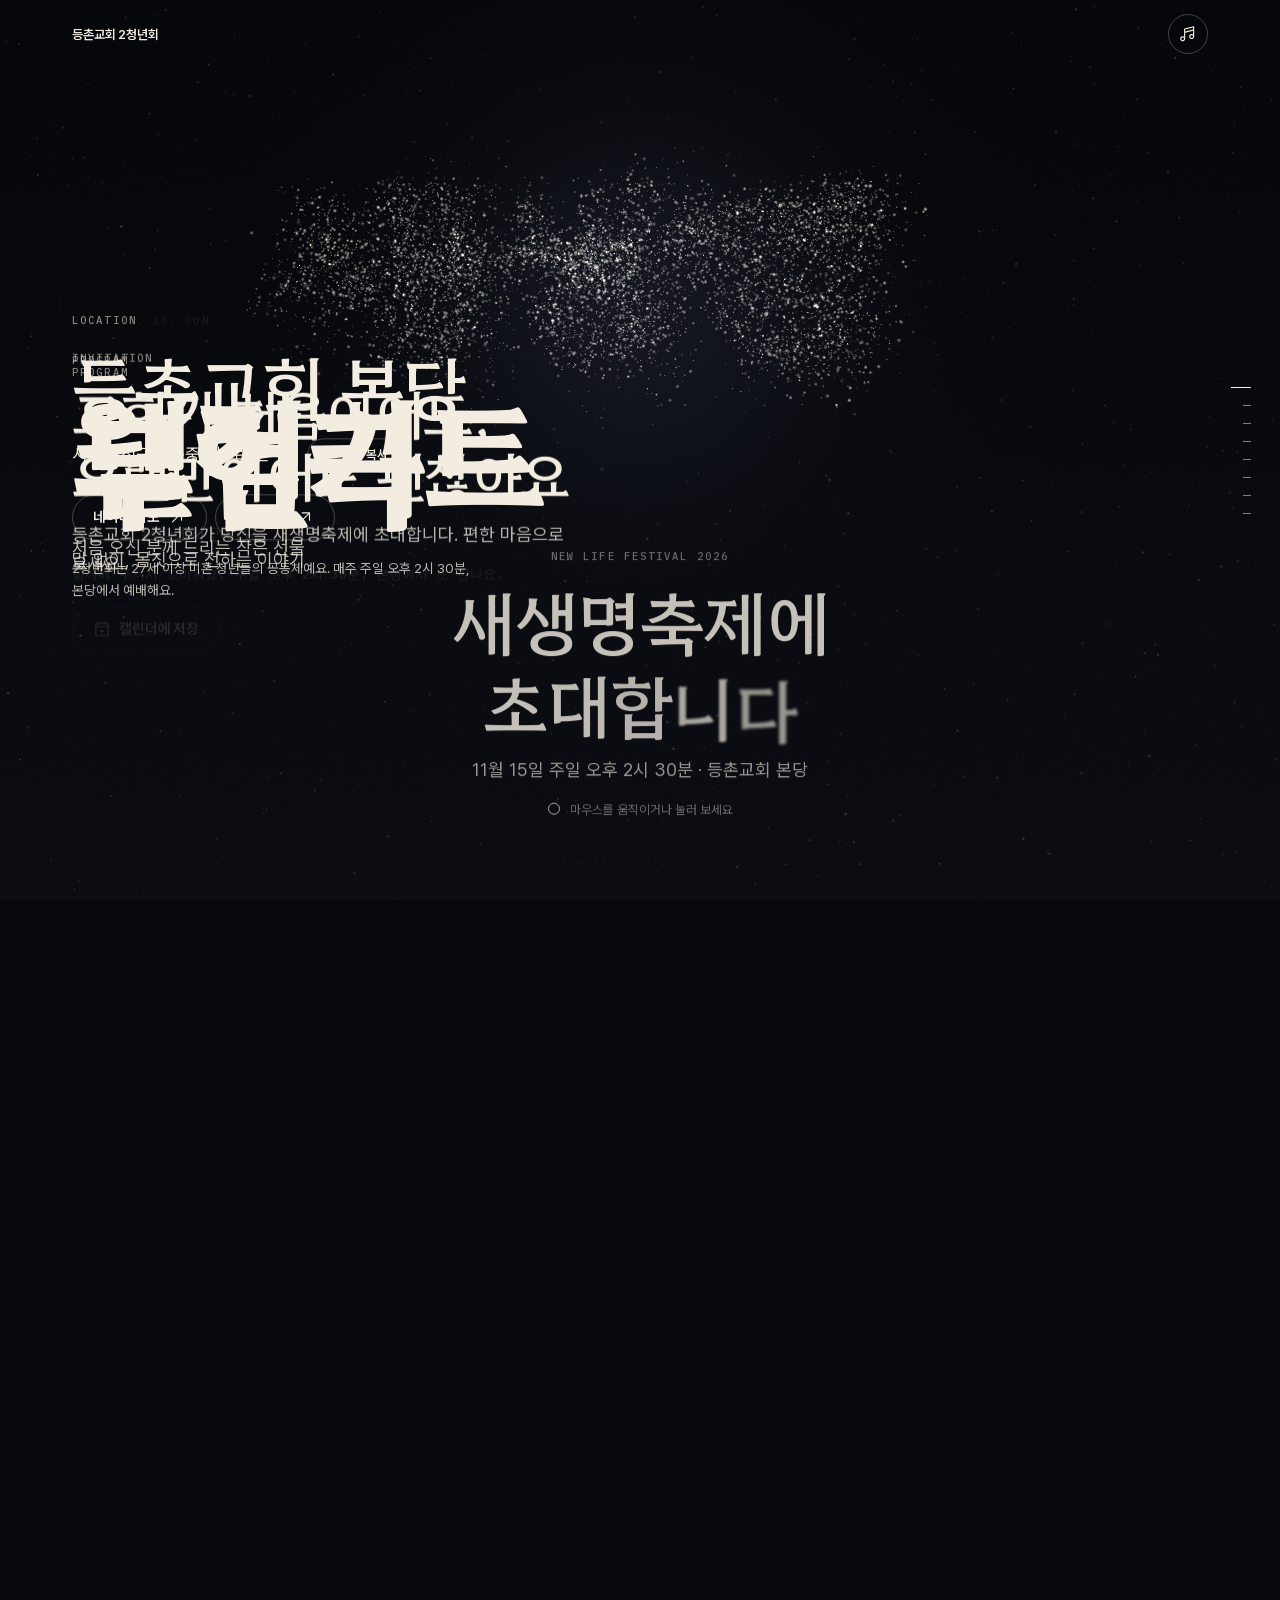
==== dawn/index.html @ 86414c91 "dawn: 새생명축제 초대장 서브 사이트 "새벽" 추가 (/dawn/) 한 화면에서 스크롤만으로 밤에서 아침으로 넘어가는 8개 장면. 빛 입자(WebGL, 2D 대체)가 새생명, " ====
<!doctype html>
<html lang="ko">
<head>
<meta charset="utf-8">
<meta name="viewport" content="width=device-width, initial-scale=1, viewport-fit=cover">
<title>새생명축제에 초대합니다 · 11월 15일 주일 오후 2시 30분 | 등촌교회 2청년회</title>
<meta name="description" content="2026년 11월 15일 주일 오후 2시 30분, 등촌교회 본당에서 열리는 새생명축제에 초대합니다. 교회가 처음이어도, 오랜만이어도 괜찮아요.">
<meta name="theme-color" content="#07080b" id="themeColor">
<meta property="og:type" content="website">
<meta property="og:site_name" content="등촌 GIVE LOVE">
<meta property="og:title" content="새생명축제에 초대합니다 · 11.15 주일 오후 2:30">
<meta property="og:description" content="등촌교회 본당. 교회가 처음이어도, 오랜만이어도 괜찮아요.">
<meta property="og:image" content="https://prayer0420.github.io/deungchon-give-love/dawn/assets/img/og.jpg">
<meta property="og:image:width" content="1200">
<meta property="og:image:height" content="630">
<meta property="og:url" content="https://prayer0420.github.io/deungchon-give-love/dawn/">
<meta name="twitter:card" content="summary_large_image">
<link rel="icon" type="image/png" href="assets/img/favicon.png">
<link rel="apple-touch-icon" href="assets/img/touch-icon.png">
<link rel="preload" as="font" type="font/woff2" href="assets/fonts/hahmlet-700.woff2" crossorigin>
<link rel="preload" as="font" type="font/woff2" href="assets/fonts/hahmlet-500.woff2" crossorigin>
<link rel="preload" as="font" type="font/woff2" href="assets/fonts/pretendard-400.woff2" crossorigin>
<link rel="dns-prefetch" href="https://t1.kakaocdn.net">
<link rel="stylesheet" href="assets/css/dawn.css?v=1">
<script>
(function () {
  var d = document.documentElement;
  d.classList.add('js');
  if (window.matchMedia('(prefers-reduced-motion: reduce)').matches) d.classList.add('calm');
  if (window.matchMedia('(hover: none)').matches) d.classList.add('touch');
})();
</script>
<script defer src="assets/js/dawn.js?v=1"></script>
</head>
<body>
<canvas class="gl" id="gl" aria-hidden="true"></canvas>
<div class="stage" id="stage">
  <header class="bar" id="bar">
    <p class="brand">등촌교회 2청년회</p>
    <button class="ib" id="bgmBtn" type="button" aria-pressed="false" aria-label="배경음악 켜기"><svg class="ic" viewBox="0 0 256 256" aria-hidden="true" focusable="false"><path fill="currentColor" d="M212.92,17.69a8,8,0,0,0-6.86-1.45l-128,32A8,8,0,0,0,72,56V166.08A36,36,0,1,0,88,196V110.25l112-28v51.83A36,36,0,1,0,216,164V24A8,8,0,0,0,212.92,17.69ZM52,216a20,20,0,1,1,20-20A20,20,0,0,1,52,216ZM88,93.75V62.25l112-28v31.5ZM180,184a20,20,0,1,1,20-20A20,20,0,0,1,180,184Z"/></svg><span class="eq" aria-hidden="true"><i></i><i></i><i></i></span></button>
  </header>

  <main class="scenes">
    <section class="sc sc-cover" id="s-cover" data-shape="title" aria-label="새생명축제 초대장">
      <div class="copy">
        <p class="lb">NEW LIFE FESTIVAL 2026</p>
        <h1 class="tt">새생명축제에<br>초대합니다</h1>
        <p class="ds">11월 15일 주일 오후 2시 30분 · 등촌교회 본당</p>
        <p class="hint" id="hint"><i aria-hidden="true"></i><span class="h-touch">화면을 터치해 보세요</span><span class="h-mouse">마우스를 움직이거나 눌러 보세요</span></p>
      </div>
    </section>

    <section class="sc sc-when" id="s-when" data-shape="date" aria-label="날짜와 시간">
      <div class="copy">
        <p class="lb">2026. 11. 15. SUN</p>
        <h2 class="tt">주일 오후 2시&nbsp;30분</h2>
        <p class="ds">등촌교회 본당에서 만나요.</p>
        <p class="cd" id="cd">2026년 11월 15일 주일 오후 2시 30분</p>
        <div class="acts"><a class="btn" id="calBtn" href="assets/new-life.ics" download="new-life.ics" data-gcal="https://calendar.google.com/calendar/render?action=TEMPLATE&text=%EB%93%B1%EC%B4%8C%EA%B5%90%ED%9A%8C%20%EC%83%88%EC%83%9D%EB%AA%85%EC%B6%95%EC%A0%9C&dates=20261115T053000Z/20261115T073000Z&location=%EB%93%B1%EC%B4%8C%EA%B5%90%ED%9A%8C%20%EB%B3%B8%EB%8B%B9%20(%EC%84%9C%EC%9A%B8%20%EC%96%91%EC%B2%9C%EA%B5%AC%20%EB%AA%A9%EB%8F%99%EC%A4%91%EC%95%99%EB%B6%81%EB%A1%9C8%EA%B8%B8%2049)&details=%EB%93%B1%EC%B4%8C%EA%B5%90%ED%9A%8C%202%EC%B2%AD%EB%85%84%ED%9A%8C%EA%B0%80%20%EC%B4%88%EB%8C%80%ED%95%98%EB%8A%94%20%EC%83%88%EC%83%9D%EB%AA%85%EC%B6%95%EC%A0%9C%EC%98%88%EC%9A%94.%20%EC%98%A4%ED%9B%84%202%EC%8B%9C%2030%EB%B6%84%EC%97%90%20%EC%8B%9C%EC%9E%91%ED%95%B4%EC%9A%94.%20https%3A%2F%2Fprayer0420.github.io%2Fdeungchon-give-love%2Fdawn%2F"><svg class="ic" viewBox="0 0 256 256" aria-hidden="true" focusable="false"><path fill="currentColor" d="M208,32H184V24a8,8,0,0,0-16,0v8H88V24a8,8,0,0,0-16,0v8H48A16,16,0,0,0,32,48V208a16,16,0,0,0,16,16H208a16,16,0,0,0,16-16V48A16,16,0,0,0,208,32ZM72,48v8a8,8,0,0,0,16,0V48h80v8a8,8,0,0,0,16,0V48h24V80H48V48ZM208,208H48V96H208V208Zm-48-56a8,8,0,0,1-8,8H136v16a8,8,0,0,1-16,0V160H104a8,8,0,0,1,0-16h16V128a8,8,0,0,1,16,0v16h16A8,8,0,0,1,160,152Z"/></svg><span>캘린더에 저장</span></a></div>
      </div>
    </section>

    <section class="sc sc-invite" id="s-invite" data-shape="door" aria-label="초대합니다">
      <div class="copy">
        <p class="lb">INVITATION</p>
        <h2 class="tt tt-long">교회가 처음이어도,<br>오랜만이어도 괜찮아요</h2>
        <p class="ds">등촌교회 2청년회가 당신을 새생명축제에 초대합니다. 편한 마음으로 오세요.</p>
      </div>
    </section>

    <section class="sc sc-prog" id="s-mime" data-shape="mask" aria-label="프로그램 무언극">
      <div class="copy">
        <p class="lb">PROGRAM</p>
        <h2 class="tt">무언극</h2>
        <p class="ds">말 없이, 몸짓으로 전하는 이야기</p>
      </div>
    </section>

    <section class="sc sc-prog" id="s-nanta" data-shape="drum" aria-label="프로그램 난타">
      <div class="copy">
        <p class="lb">PROGRAM</p>
        <h2 class="tt">난타</h2>
        <p class="ds">힘차게 두드리는 리듬 공연</p>
        <p class="hint hint-drum"><i aria-hidden="true"></i><span>화면을 두드려 보세요</span></p>
      </div>
    </section>

    <section class="sc sc-prog" id="s-kit" data-shape="gift" aria-label="프로그램 웰컴키트">
      <div class="copy">
        <p class="lb">PROGRAM</p>
        <h2 class="tt">웰컴키트</h2>
        <p class="ds">처음 오신 분께 드리는 작은 선물</p>
      </div>
    </section>

    <section class="sc sc-place" id="s-place" data-shape="pin" aria-label="오시는 길">
      <div class="copy">
        <p class="lb">LOCATION</p>
        <h2 class="tt">등촌교회 본당</h2>
        <p class="addr"><span>서울 양천구 목동중앙북로8길 49</span><button class="chip" type="button" data-copy="서울 양천구 목동중앙북로8길 49"><svg class="ic" viewBox="0 0 256 256" aria-hidden="true" focusable="false"><path fill="currentColor" d="M165.66,90.34a8,8,0,0,1,0,11.32l-64,64a8,8,0,0,1-11.32-11.32l64-64A8,8,0,0,1,165.66,90.34ZM215.6,40.4a56,56,0,0,0-79.2,0L106.34,70.45a8,8,0,0,0,11.32,11.32l30.06-30a40,40,0,0,1,56.57,56.56l-30.07,30.06a8,8,0,0,0,11.31,11.32L215.6,119.6a56,56,0,0,0,0-79.2ZM138.34,174.22l-30.06,30.06a40,40,0,1,1-56.56-56.57l30.05-30.05a8,8,0,0,0-11.32-11.32L40.4,136.4a56,56,0,0,0,79.2,79.2l30.06-30.07a8,8,0,0,0-11.32-11.31Z"/></svg><span>주소 복사</span></button></p>
        <div class="acts"><a class="btn" href="https://map.naver.com/p/search/%EC%84%9C%EC%9A%B8%20%EC%96%91%EC%B2%9C%EA%B5%AC%20%EB%AA%A9%EB%8F%99%EC%A4%91%EC%95%99%EB%B6%81%EB%A1%9C8%EA%B8%B8%2049" target="_blank" rel="noopener"><span>네이버 지도</span><svg class="ic" viewBox="0 0 256 256" aria-hidden="true" focusable="false"><path fill="currentColor" d="M200,64V168a8,8,0,0,1-16,0V83.31L69.66,197.66a8,8,0,0,1-11.32-11.32L172.69,72H88a8,8,0,0,1,0-16H192A8,8,0,0,1,200,64Z"/></svg></a><a class="btn" href="https://map.kakao.com/link/search/%EC%84%9C%EC%9A%B8%20%EC%96%91%EC%B2%9C%EA%B5%AC%20%EB%AA%A9%EB%8F%99%EC%A4%91%EC%95%99%EB%B6%81%EB%A1%9C8%EA%B8%B8%2049" target="_blank" rel="noopener"><span>카카오맵</span><svg class="ic" viewBox="0 0 256 256" aria-hidden="true" focusable="false"><path fill="currentColor" d="M200,64V168a8,8,0,0,1-16,0V83.31L69.66,197.66a8,8,0,0,1-11.32-11.32L172.69,72H88a8,8,0,0,1,0-16H192A8,8,0,0,1,200,64Z"/></svg></a></div>
        <p class="note">2청년회는 27세 이상 미혼 청년들의 공동체예요. 매주 주일 오후 2시 30분, 본당에서 예배해요.</p>
      </div>
    </section>

    <section class="sc sc-final" id="s-final" data-shape="sun" aria-label="함께 가요">
      <div class="copy">
        <p class="lb">SEE YOU ON 11.15</p>
        <h2 class="tt">당신의 자리를<br>맡아 둘게요</h2>
        <p class="ds" id="goTxt">11월&nbsp;15일 주일 오후&nbsp;2시&nbsp;30분, 본당에서 기다릴게요.</p>
        <div class="acts"><button class="btn btn-solid" id="goBtn" type="button"><span>갈게요</span></button><button class="btn" id="shareBtn" type="button"><svg class="ic" viewBox="0 0 256 256" aria-hidden="true" focusable="false"><path fill="currentColor" d="M140,128a12,12,0,1,1-12-12A12,12,0,0,1,140,128ZM84,116a12,12,0,1,0,12,12A12,12,0,0,0,84,116Zm88,0a12,12,0,1,0,12,12A12,12,0,0,0,172,116Zm60,12A104,104,0,0,1,79.12,219.82L45.07,231.17a16,16,0,0,1-20.24-20.24l11.35-34.05A104,104,0,1,1,232,128Zm-16,0A88,88,0,1,0,51.81,172.06a8,8,0,0,1,.66,6.54L40,216,77.4,203.53a7.85,7.85,0,0,1,2.53-.42,8,8,0,0,1,4,1.08A88,88,0,0,0,216,128Z"/></svg><span>카카오톡 공유하기</span></button></div>
        <p class="foot">주최 등촌교회 2청년회 · <a href="https://www.deungchon.org" target="_blank" rel="noopener">등촌교회 홈페이지</a> · <a href="../">종이 초대장 보기</a></p>
      </div>
    </section>
  </main>

  <nav class="rail" id="rail" aria-label="장면 이동">
    <button type="button" data-to="0" aria-label="표지"></button>
    <button type="button" data-to="1" aria-label="날짜"></button>
    <button type="button" data-to="2" aria-label="초대"></button>
    <button type="button" data-to="3" aria-label="무언극"></button>
    <button type="button" data-to="4" aria-label="난타"></button>
    <button type="button" data-to="5" aria-label="웰컴키트"></button>
    <button type="button" data-to="6" aria-label="오시는 길"></button>
    <button type="button" data-to="7" aria-label="함께 가요"></button>
  </nav>
  <p class="cue" id="cue" aria-hidden="true"><span class="cue-l"><i></i></span><span class="cue-t">SCROLL</span><span class="cue-k">아래로 내려서 계속 보기</span></p>
</div>
<div class="track" id="track" aria-hidden="true"><i></i><i></i><i></i><i></i><i></i><i></i><i></i><i></i></div>
<div class="fx" id="fx" aria-hidden="true"></div>
<div class="toast" id="toast" role="status" aria-live="polite"></div>
<audio id="bgm" loop preload="none" src="assets/audio/bgm.m4a"></audio>
</body>
</html>
---- dawn/assets/css/dawn.css ----
/* 등촌교회 2청년회 · 새생명축제 초대장 "새벽" (/dawn/) */
@font-face{font-family:'Hahmlet';src:url(../fonts/hahmlet-500.woff2) format('woff2');font-weight:500;font-display:swap}
@font-face{font-family:'Hahmlet';src:url(../fonts/hahmlet-700.woff2) format('woff2');font-weight:700;font-display:swap}
@font-face{font-family:'Pretendard';src:url(../fonts/pretendard-400.woff2) format('woff2');font-weight:400;font-display:swap}
@font-face{font-family:'Pretendard';src:url(../fonts/pretendard-600.woff2) format('woff2');font-weight:600;font-display:swap}
@font-face{font-family:'Plex Mono';src:url(../fonts/plexmono-500.woff2) format('woff2');font-weight:500;font-display:swap}

:root{
  --ink:#16140f;--paper:#f4efe6;--night:#07080b;
  --fg:#16140f;--fg2:rgba(22,20,15,.74);--fg3:rgba(22,20,15,.52);--line:rgba(22,20,15,.2);--on:#f4efe6;
  --serif:'Hahmlet','Noto Serif KR','AppleMyungjo','Batang',serif;
  --sans:'Pretendard',-apple-system,BlinkMacSystemFont,'Apple SD Gothic Neo','Malgun Gothic',sans-serif;
  --mono:'Plex Mono',ui-monospace,SFMono-Regular,Menlo,Consolas,monospace;
  --pad:clamp(20px,5.8vw,72px);
  --sb:env(safe-area-inset-bottom,0px);
  --st:env(safe-area-inset-top,0px);
  --ease:cubic-bezier(.2,.75,.12,1);
}
html.js:not(.day){--fg:#f2ece1;--fg2:rgba(242,236,225,.76);--fg3:rgba(242,236,225,.52);--line:rgba(242,236,225,.26);--on:#0a0b0f}
*{box-sizing:border-box;margin:0;padding:0}
html{-webkit-text-size-adjust:100%;text-size-adjust:100%;background:var(--paper)}
body{font-family:var(--sans);font-size:16px;line-height:1.6;color:var(--fg);word-break:keep-all;overflow-wrap:break-word;-webkit-font-smoothing:antialiased;-moz-osx-font-smoothing:grayscale}
button{font:inherit;color:inherit;background:none;border:0;cursor:pointer;-webkit-tap-highlight-color:transparent}
a{color:inherit;-webkit-tap-highlight-color:transparent}
::selection{background:var(--fg);color:var(--on)}
.ic{width:18px;height:18px;flex:none}

/* ---------- type ---------- */
.lb{font:500 10.5px/1.2 var(--mono);letter-spacing:.2em;text-transform:uppercase;color:var(--fg3);margin-bottom:16px}
.tt{font-family:var(--serif);font-weight:500;font-size:clamp(31px,min(8.6vw,9.2vh),70px);line-height:1.16;letter-spacing:-.03em;color:var(--fg)}
.sc-prog .tt{font-weight:700;font-size:clamp(50px,min(16.5vw,18vh),132px);line-height:1;letter-spacing:-.045em}
.tt-long{font-size:clamp(29px,min(7.6vw,6.8vh),54px)}
.tt .w{display:inline-block;white-space:nowrap}
.tt .ch{display:inline-block}
.ds{font-size:clamp(15px,min(3.9vw,2.3vh),18px);line-height:1.62;margin-top:14px;max-width:30em;color:var(--fg2)}
.sc-prog .ds{margin-top:18px}
.addr{display:flex;flex-wrap:wrap;align-items:center;gap:8px 12px;margin-top:14px;font-size:clamp(15px,min(3.9vw,2.3vh),17px);line-height:1.5;color:var(--fg)}
.note{margin-top:18px;font-size:13.5px;line-height:1.62;color:var(--fg2);max-width:31em}
.foot{margin-top:22px;font-size:12px;line-height:1.6;color:var(--fg3)}
.foot a{text-underline-offset:3px;text-decoration-thickness:1px}
.cd{display:flex;flex-wrap:wrap;align-items:baseline;margin-top:16px;font:500 13px/1.5 var(--mono);color:var(--fg2)}
.cd b{display:inline-block;min-width:2ch;font:500 17px/1 var(--mono);color:var(--fg);text-align:right;font-variant-numeric:tabular-nums}
.cd small{font:400 12px/1 var(--sans);margin:0 9px 0 3px;color:var(--fg2)}
.cd .cd-l{font:400 12.5px/1 var(--sans);color:var(--fg2)}

/* ---------- controls ---------- */
.acts{display:flex;flex-wrap:wrap;gap:8px;margin-top:22px}
.btn{position:relative;display:inline-flex;align-items:center;justify-content:center;gap:8px;min-height:46px;padding:0 20px;border-radius:999px;border:1px solid var(--line);color:var(--fg);font:600 14.5px/1 var(--sans);letter-spacing:-.01em;text-decoration:none;white-space:nowrap;transition:border-color .35s,background-color .5s,color .5s,transform .3s var(--ease)}
.btn:hover{border-color:var(--fg)}
.btn:active{transform:scale(.96)}
.btn-solid{background:var(--fg);border-color:var(--fg);color:var(--on)}
.btn-solid.is-going{background:transparent;color:var(--fg)}
.chip{display:inline-flex;align-items:center;gap:6px;min-height:34px;padding:0 12px;border-radius:999px;border:1px solid var(--line);font:600 12.5px/1 var(--sans);color:var(--fg);transition:border-color .35s}
.chip .ic{width:15px;height:15px}
.chip:hover{border-color:var(--fg)}
.btn:focus-visible,.chip:focus-visible,.ib:focus-visible,.rail button:focus-visible,.foot a:focus-visible{outline:2px solid var(--fg);outline-offset:3px}
.ib{display:none;place-items:center;width:40px;height:40px;border-radius:50%;border:1px solid var(--line);color:var(--fg);transition:border-color .35s,color .5s}
.ib:hover{border-color:var(--fg)}
.ib .eq{display:none;align-items:flex-end;gap:2px;height:12px}
.ib[aria-pressed="true"] .ic{display:none}
.ib[aria-pressed="true"] .eq{display:flex}
.eq i{display:block;width:2px;height:100%;background:currentColor;transform-origin:bottom;animation:eq 1s ease-in-out infinite}
.eq i:nth-child(2){animation-delay:-.35s}
.eq i:nth-child(3){animation-delay:-.7s}
@keyframes eq{0%,100%{transform:scaleY(.3)}50%{transform:scaleY(1)}}
.hint{display:none;align-items:center;gap:10px;margin-top:18px;font:500 12.5px/1.2 var(--sans);color:var(--fg3)}
.hint i{position:relative;flex:none;width:12px;height:12px;border-radius:50%;border:1px solid currentColor}
.hint i::after{content:'';position:absolute;inset:-1px;border-radius:50%;border:1px solid currentColor;animation:hintp 2.4s var(--ease) infinite}
@keyframes hintp{0%{transform:scale(1);opacity:.9}100%{transform:scale(2.8);opacity:0}}
html.touch .h-mouse,html:not(.touch) .h-touch{display:none}

/* ---------- without JavaScript: a quiet printed invitation ---------- */
.gl,.track,.rail,.cue,.fx{display:none}
.stage{max-width:720px;margin:0 auto}
.bar{display:flex;justify-content:space-between;align-items:center;padding:calc(18px + var(--st)) var(--pad) 0}
.brand{font:600 13px/1 var(--sans);letter-spacing:-.01em;color:var(--fg);transition:color .5s}
.sc{padding:56px var(--pad)}
.sc + .sc{border-top:1px solid var(--line)}

/* ---------- with JavaScript: one fixed stage, the scroll drives it ---------- */
html.js{background:var(--night);scroll-snap-type:y mandatory;overscroll-behavior-y:none}
html.js.day{background:var(--paper)}
html.js body{background:transparent}
html.js .gl{display:block;position:fixed;left:0;top:0;width:100%;height:100vh;height:100lvh;z-index:0;pointer-events:none}
html.js .track{display:block;position:relative;z-index:0}
html.js .track i{display:block;height:100vh;scroll-snap-align:start;scroll-snap-stop:always}
html.js .stage{position:fixed;inset:0;z-index:1;max-width:none;margin:0;pointer-events:none}
html.js .bar{position:absolute;left:0;right:0;top:0;padding:calc(14px + var(--st)) var(--pad) 0;z-index:3}
html.js .ib{display:grid;pointer-events:auto}
html.js .sc{position:absolute;inset:0;padding:0;border:0}
html.js .copy{position:absolute;left:var(--pad);right:calc(var(--pad) + 22px);bottom:calc(84px + var(--sb));max-width:600px;visibility:hidden;opacity:0;will-change:opacity,translate}
html.js .sc-cover .copy{right:var(--pad);max-width:none;text-align:center}
html.js .sc-cover .ds{margin-left:auto;margin-right:auto}
html.js .sc-cover .hint{justify-content:center}
html.js .copy.on .btn,html.js .copy.on .chip,html.js .copy.on a{pointer-events:auto}
html.js .hint{display:inline-flex}
html.measure .copy{translate:none!important}
html.js .rail{display:flex;position:absolute;right:calc(var(--pad) * .4);top:50%;transform:translateY(-50%);flex-direction:column;z-index:3}
.rail button{display:block;position:relative;width:28px;height:18px;pointer-events:auto}
.rail button::after{content:'';position:absolute;right:0;top:50%;width:8px;height:1px;background:var(--fg3);transition:width .5s var(--ease),background-color .5s}
.rail button:hover::after{width:14px;background:var(--fg2)}
.rail button[aria-current="step"]::after{width:20px;background:var(--fg)}
html.touch .rail button{pointer-events:none}
html.js .cue{display:flex;position:absolute;left:50%;bottom:calc(24px + var(--sb));transform:translateX(-50%);align-items:center;gap:10px;white-space:nowrap;opacity:0;z-index:3}
.cue-l{position:relative;width:1px;height:26px;background:var(--line);overflow:hidden}
.cue-l i{position:absolute;left:0;top:0;width:1px;height:45%;background:var(--fg);animation:cue 2s var(--ease) infinite}
@keyframes cue{0%{transform:translateY(-110%)}100%{transform:translateY(240%)}}
.cue-t{font:500 10px/1 var(--mono);letter-spacing:.22em;color:var(--fg2)}
.cue-k{font:400 11.5px/1 var(--sans);color:var(--fg3)}
html.js .fx{display:block;position:fixed;inset:0;z-index:2;overflow:hidden;pointer-events:none}
.ring{position:absolute;left:0;top:0;width:300px;height:300px;margin:-150px 0 0 -150px;border-radius:50%;border:1px solid var(--fg);opacity:0;animation:ring .95s var(--ease) forwards}
.ring.big{width:420px;height:420px;margin:-210px 0 0 -210px;animation-duration:1.15s}
@keyframes ring{0%{transform:scale(.04);opacity:.75}100%{transform:scale(1);opacity:0}}
.toast{position:fixed;left:50%;bottom:calc(70px + var(--sb));z-index:5;max-width:calc(100vw - 40px);padding:12px 18px;border-radius:999px;background:var(--fg);color:var(--on);font:600 13.5px/1.4 var(--sans);text-align:center;opacity:0;pointer-events:none;transform:translate(-50%,12px);transition:opacity .35s,transform .45s var(--ease)}
.toast.on{opacity:1;transform:translate(-50%,0)}
html.nogl.js{background:#0b0d13}

/* wide screens: words on the left, light on the right */
@media (min-aspect-ratio:11/10){
  html.js .copy{right:auto;bottom:auto;top:50%;width:min(46vw,520px);transform:translateY(-50%);margin-top:14px}
  html.js .sc-cover .copy{left:var(--pad);right:var(--pad);top:auto;bottom:calc(72px + var(--sb));width:auto;transform:none;margin:0}
}
/* phones held sideways */
@media (min-aspect-ratio:11/10) and (max-height:520px){
  .lb{margin-bottom:9px}
  .ds,.addr{margin-top:8px}
  .acts{margin-top:12px}
  .btn{min-height:38px;padding:0 15px;font-size:13.5px}
  .note{margin-top:8px;font-size:12.5px;line-height:1.5}
  .cd{margin-top:8px}
  .hint{margin-top:10px}
  .foot{margin-top:10px}
  html.js .copy{margin-top:22px}
  html.js .sc-cover .copy{right:auto;top:50%;bottom:auto;width:min(46vw,520px);transform:translateY(-50%);margin-top:22px;text-align:left}
  html.js .sc-cover .ds{margin-left:0}
  html.js .cue{bottom:calc(14px + var(--sb))}
  .cue-l{height:18px}
}
/* short phones */
@media (max-aspect-ratio:11/10) and (max-height:700px){
  html.js .copy{bottom:calc(70px + var(--sb))}
  .acts{margin-top:16px}
  .note{margin-top:12px;font-size:13px}
  .foot{margin-top:14px}
  html.js .cue{bottom:calc(18px + var(--sb))}
}

html.calm .cue-l i,html.calm .hint i::after,html.calm .eq i{animation:none}
html.calm .ring{display:none}
html.calm .btn{transition:none}
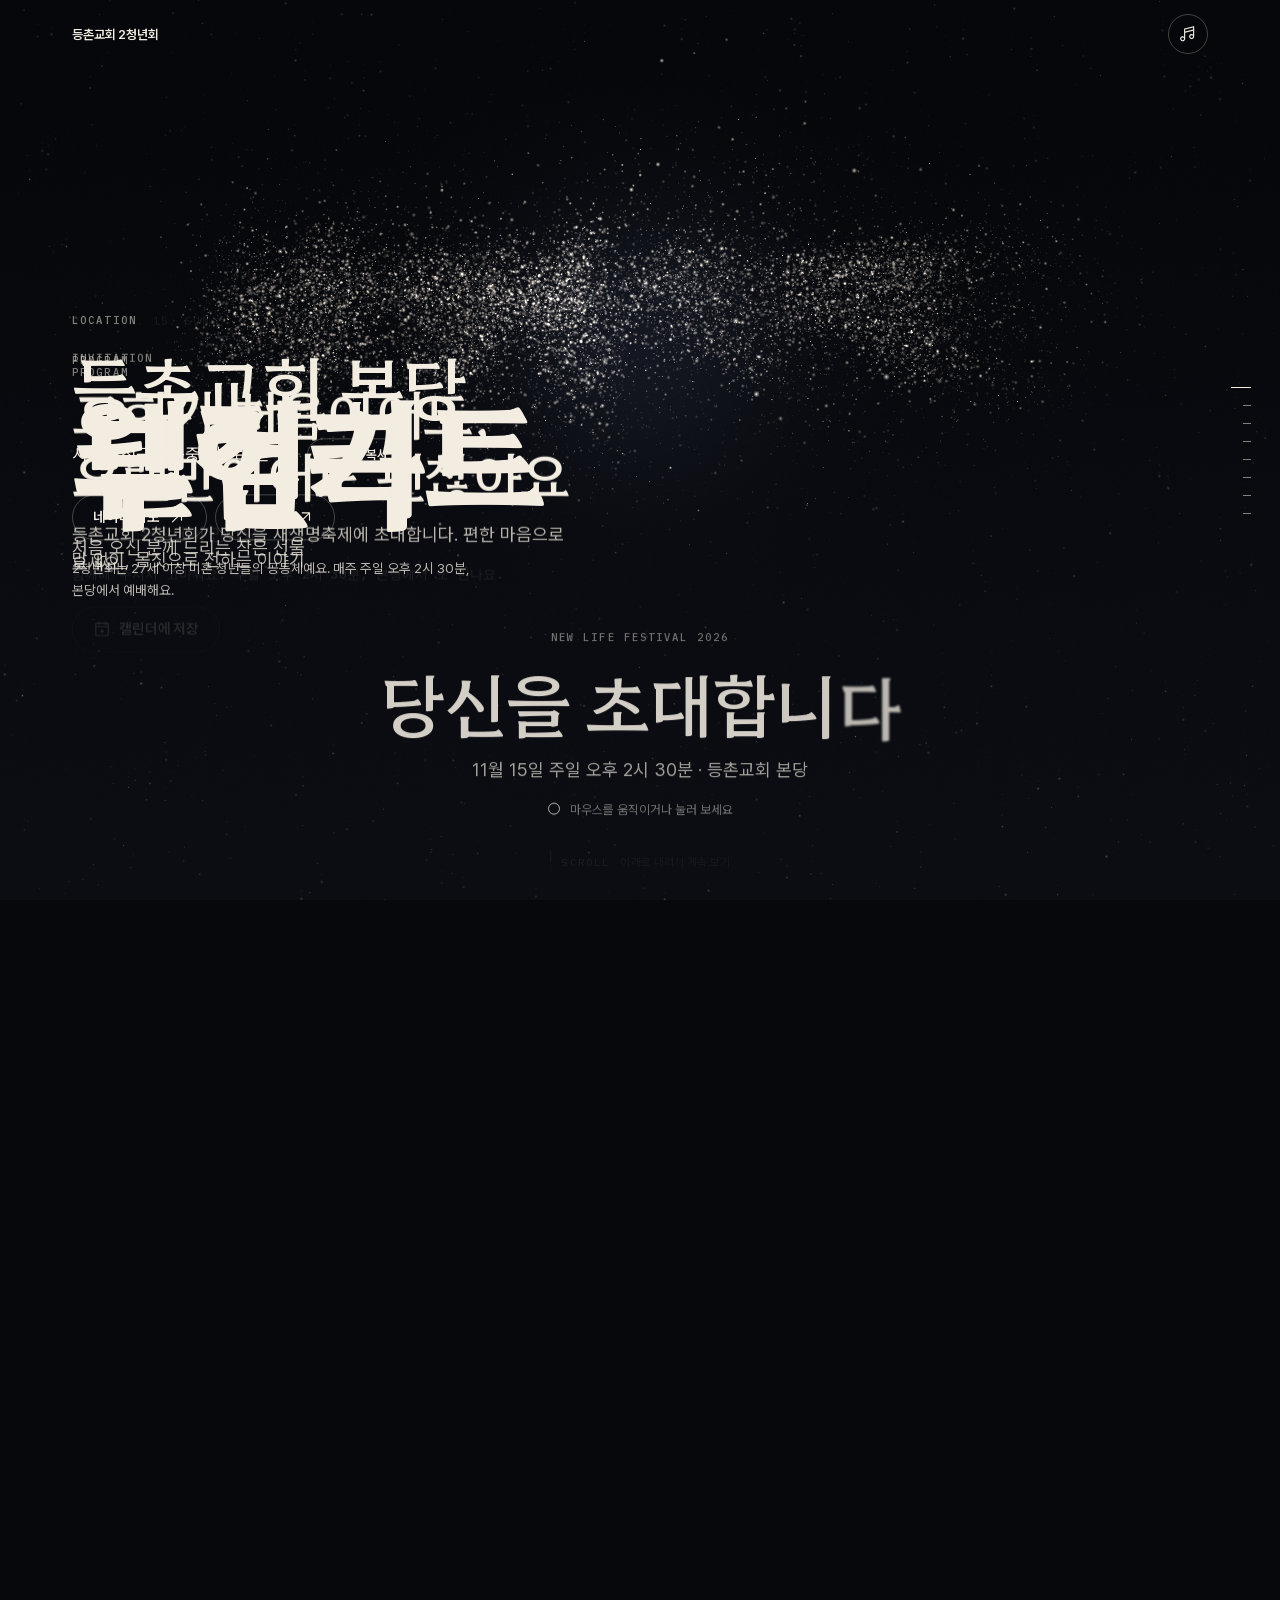
==== commit f527b137: "dawn v2: 더 역동적인 입자, 새생명축제 글자, 선물 상자, 실제 등촌교회 건물 - 움직임: 장면 전환 때 크게 흩어졌다 모이고 스크롤 방향대로 휘어 감김, 빠른 입자에 빛 " ====
--- a/dawn/index.html
+++ b/dawn/index.html
@@ -21,7 +21,7 @@
 <link rel="preload" as="font" type="font/woff2" href="assets/fonts/hahmlet-500.woff2" crossorigin>
 <link rel="preload" as="font" type="font/woff2" href="assets/fonts/pretendard-400.woff2" crossorigin>
 <link rel="dns-prefetch" href="https://t1.kakaocdn.net">
-<link rel="stylesheet" href="assets/css/dawn.css?v=1">
+<link rel="stylesheet" href="assets/css/dawn.css?v=2">
 <script>
 (function () {
   var d = document.documentElement;
@@ -30,7 +30,7 @@
   if (window.matchMedia('(hover: none)').matches) d.classList.add('touch');
 })();
 </script>
-<script defer src="assets/js/dawn.js?v=1"></script>
+<script defer src="assets/js/dawn.js?v=2"></script>
 </head>
 <body>
 <canvas class="gl" id="gl" aria-hidden="true"></canvas>
@@ -44,7 +44,7 @@
     <section class="sc sc-cover" id="s-cover" data-shape="title" aria-label="새생명축제 초대장">
       <div class="copy">
         <p class="lb">NEW LIFE FESTIVAL 2026</p>
-        <h1 class="tt">새생명축제에<br>초대합니다</h1>
+        <h1 class="tt"><span class="sr">새생명축제에 </span>당신을 초대합니다</h1>
         <p class="ds">11월 15일 주일 오후 2시 30분 · 등촌교회 본당</p>
         <p class="hint" id="hint"><i aria-hidden="true"></i><span class="h-touch">화면을 터치해 보세요</span><span class="h-mouse">마우스를 움직이거나 눌러 보세요</span></p>
       </div>
@@ -93,7 +93,7 @@
       </div>
     </section>
 
-    <section class="sc sc-place" id="s-place" data-shape="pin" aria-label="오시는 길">
+    <section class="sc sc-place" id="s-place" data-shape="church" aria-label="오시는 길">
       <div class="copy">
         <p class="lb">LOCATION</p>
         <h2 class="tt">등촌교회 본당</h2>
--- a/dawn/assets/css/dawn.css
+++ b/dawn/assets/css/dawn.css
@@ -24,6 +24,8 @@
 a{color:inherit;-webkit-tap-highlight-color:transparent}
 ::selection{background:var(--fg);color:var(--on)}
 .ic{width:18px;height:18px;flex:none}
+.sr{position:absolute;width:1px;height:1px;overflow:hidden;clip:rect(0 0 0 0);clip-path:inset(50%);white-space:nowrap}
+html:not(.js) .tt .sr{position:static;width:auto;height:auto;overflow:visible;clip:auto;clip-path:none;white-space:normal}
 
 /* ---------- type ---------- */
 .lb{font:500 10.5px/1.2 var(--mono);letter-spacing:.2em;text-transform:uppercase;color:var(--fg3);margin-bottom:16px}
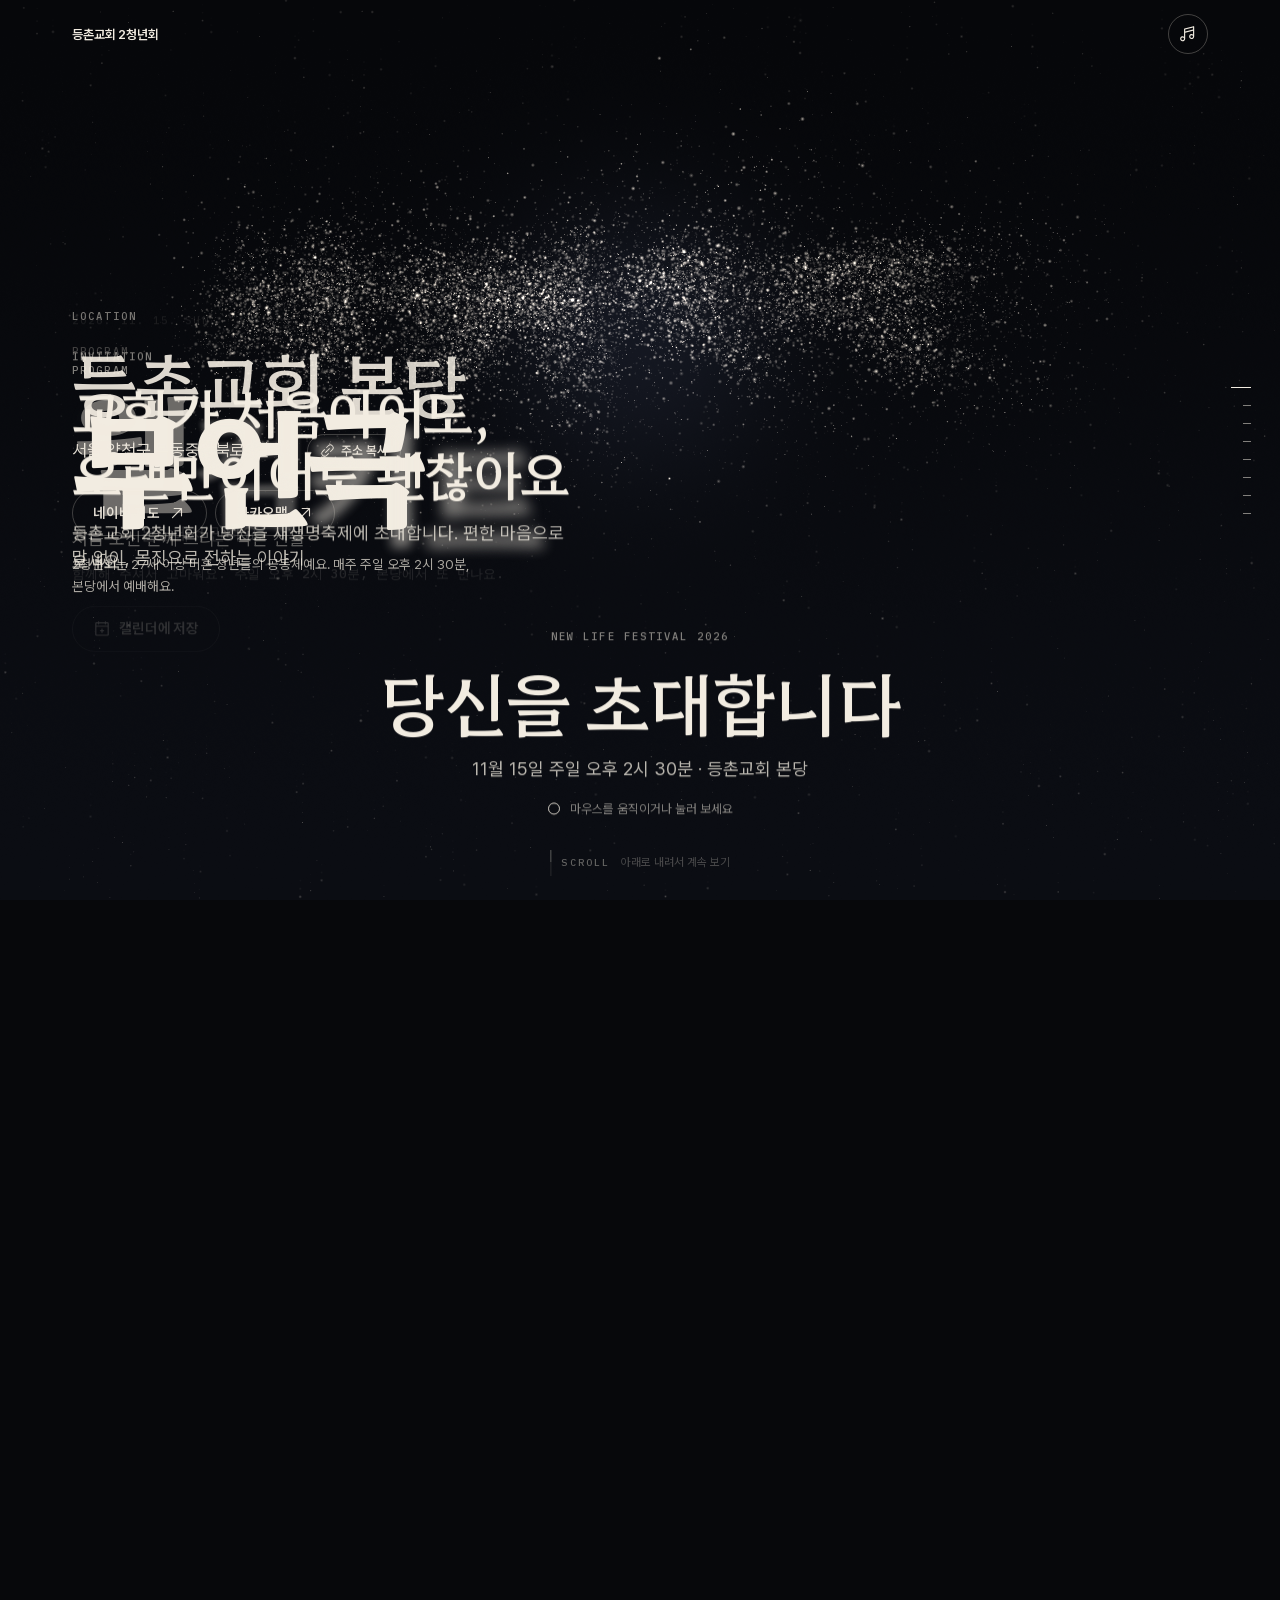
==== commit d8ee8aa0: "dawn v3: 물결처럼 일렁이는 움직임은 표지에만 - 흐름장 물결, 빛 띠, 반짝 튀는 빛은 표지에서만 보이고 스크롤을 시작하면 사라짐 - 다른 장면은 모양이 가만히 있음: 날짜" ====
--- a/dawn/index.html
+++ b/dawn/index.html
@@ -30,7 +30,7 @@
   if (window.matchMedia('(hover: none)').matches) d.classList.add('touch');
 })();
 </script>
-<script defer src="assets/js/dawn.js?v=2"></script>
+<script defer src="assets/js/dawn.js?v=3"></script>
 </head>
 <body>
 <canvas class="gl" id="gl" aria-hidden="true"></canvas>
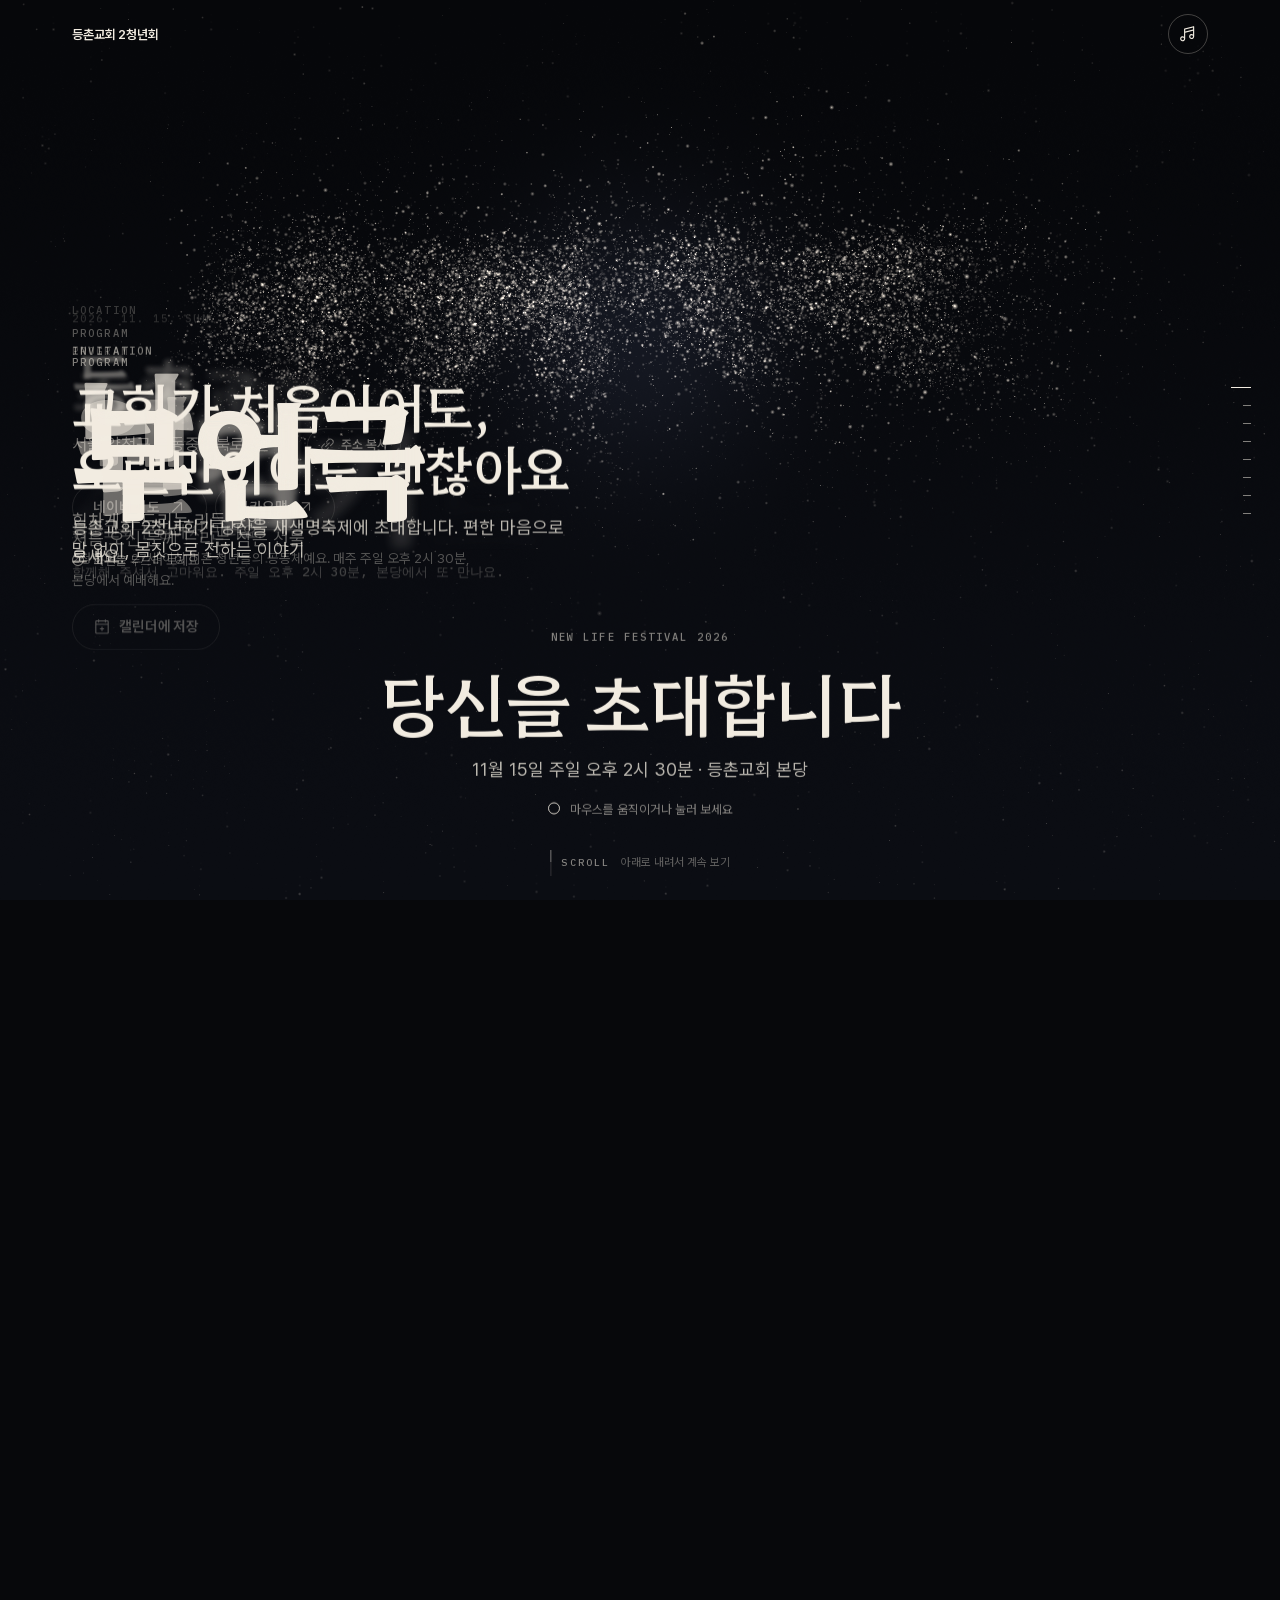
==== commit 2ab99b05: "dawn v4: 마지막 장면 "당신의 자리를 맡아 둘게요"를 의자로 - 떠오르는 해 대신 비스듬히 놓인 나무 의자(등받이 살 3개, 주홍 방석, 바닥 그림자) - 뒤에서 앞으로 그" ====
--- a/dawn/index.html
+++ b/dawn/index.html
@@ -30,7 +30,7 @@
   if (window.matchMedia('(hover: none)').matches) d.classList.add('touch');
 })();
 </script>
-<script defer src="assets/js/dawn.js?v=3"></script>
+<script defer src="assets/js/dawn.js?v=4"></script>
 </head>
 <body>
 <canvas class="gl" id="gl" aria-hidden="true"></canvas>
@@ -103,7 +103,7 @@
       </div>
     </section>
 
-    <section class="sc sc-final" id="s-final" data-shape="sun" aria-label="함께 가요">
+    <section class="sc sc-final" id="s-final" data-shape="chair" aria-label="함께 가요">
       <div class="copy">
         <p class="lb">SEE YOU ON 11.15</p>
         <h2 class="tt">당신의 자리를<br>맡아 둘게요</h2>
